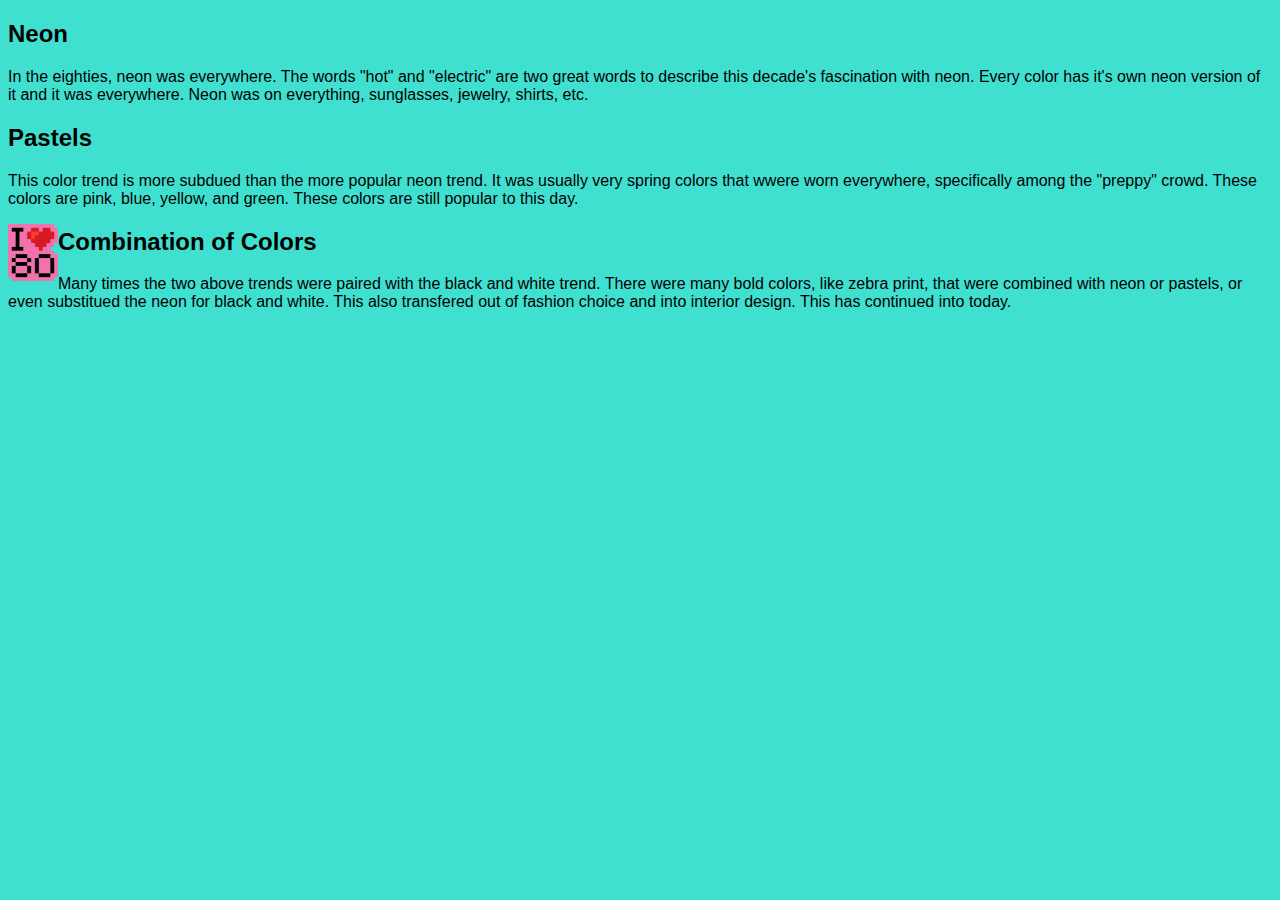
==== assignment-5/index.html @ fd109802 "background color" ====
<!DOCTYPE html>
  <html>
    <head>
      <meta charset="UTF-8">
      <meta name="description" content="Assignment 5">
      <meta name="author" content="Katie Andrews">
      <meta name="viewport" content="width=device-widthm initial-scale=1.0">
      <title>Assignment 5-The 80's</title>
      <link rel="stylsheet"
      type="text/css"
      href=".\css\style.css">
      <style>
        *{
          font-family: Arial;
          background-color:turquoise;
        }
        img{
          width:50px;
          float: left;
        }
      </style>
    </head>
    <body>
      <div id="eighties-neon" class="content-block">
        <h2 class="card-label">Neon</h2>
        <p id="neon-description" class="card-description">
          In the eighties, neon was everywhere. The words "hot" and "electric" are two great words to describe this decade's fascination with neon. Every color has it's own neon version of it and it was everywhere. Neon was on everything, sunglasses, jewelry, shirts, etc.
        </p>
      </div>
      <div id="eighties-pastels" class="content-block">
        <h2 class="card-label">Pastels</h2>
        <p id="pastel-description" class="card-description">
          This color trend is more subdued than the more popular neon trend. It was usually very spring colors that wwere worn everywhere, specifically among the "preppy" crowd. These colors are pink, blue, yellow, and green. These colors are still popular to this day.
        </p>
        <img src=".\images\1980s-01.png" alt="I love the eighties" />
      </div>
      <div id="eighties-combination" class="content-block">
        <h2 class="card-label">Combination of Colors</h2>
        <p id="combination-description" class="card-description">
          Many times the two above trends were paired with the black and white trend. There were many bold colors, like zebra print, that were combined with neon or pastels, or even substitued the neon for black and white. This also transfered out of fashion choice and into interior design. This has continued into today.
        </p>
      </div>
    </body>
  </html>
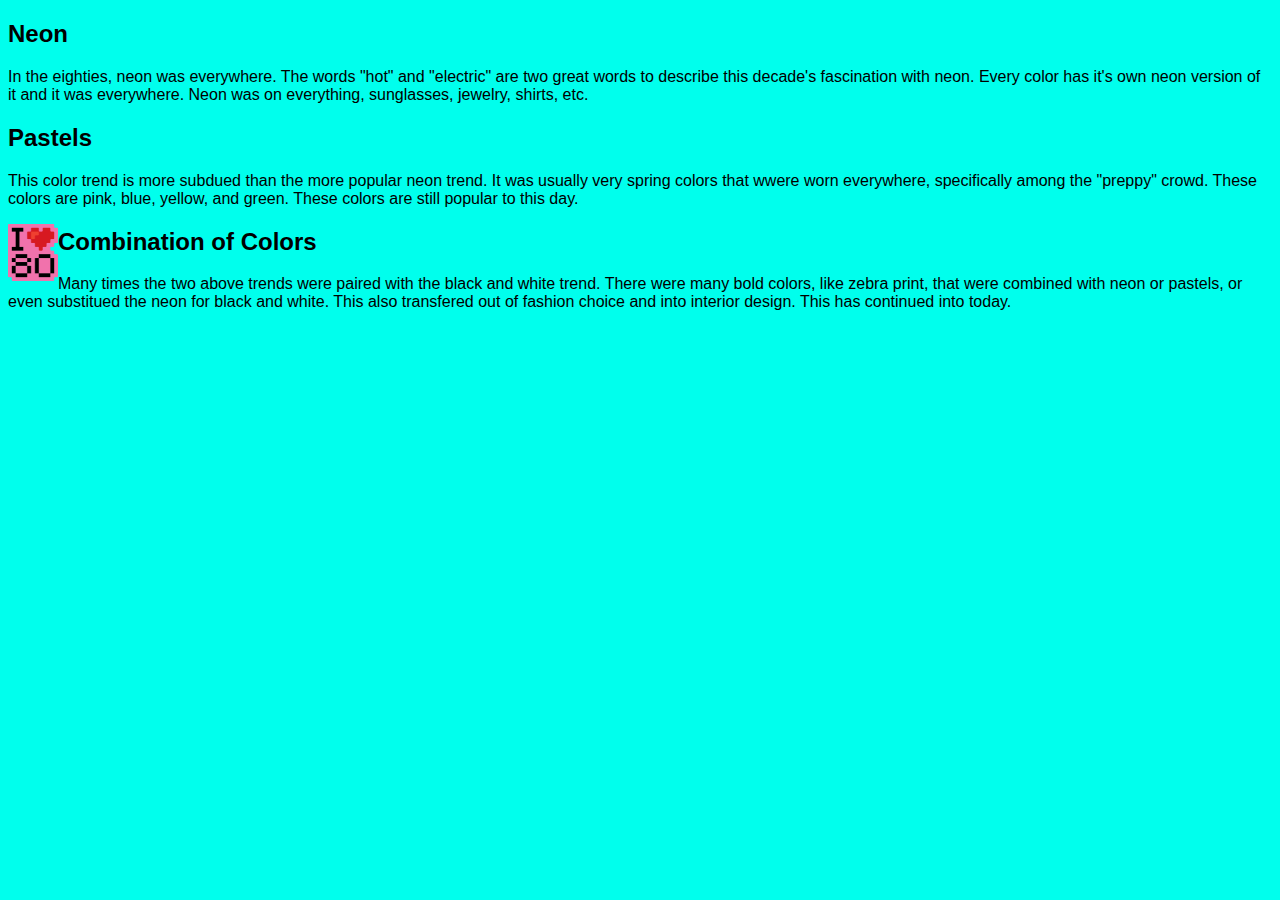
==== commit 315d51d5: "background color" ====
--- a/assignment-5/index.html
+++ b/assignment-5/index.html
@@ -12,7 +12,7 @@
       <style>
         *{
           font-family: Arial;
-          background-color:turquoise;
+          background-color:rgb(0, 255, 237);
         }
         img{
           width:50px;
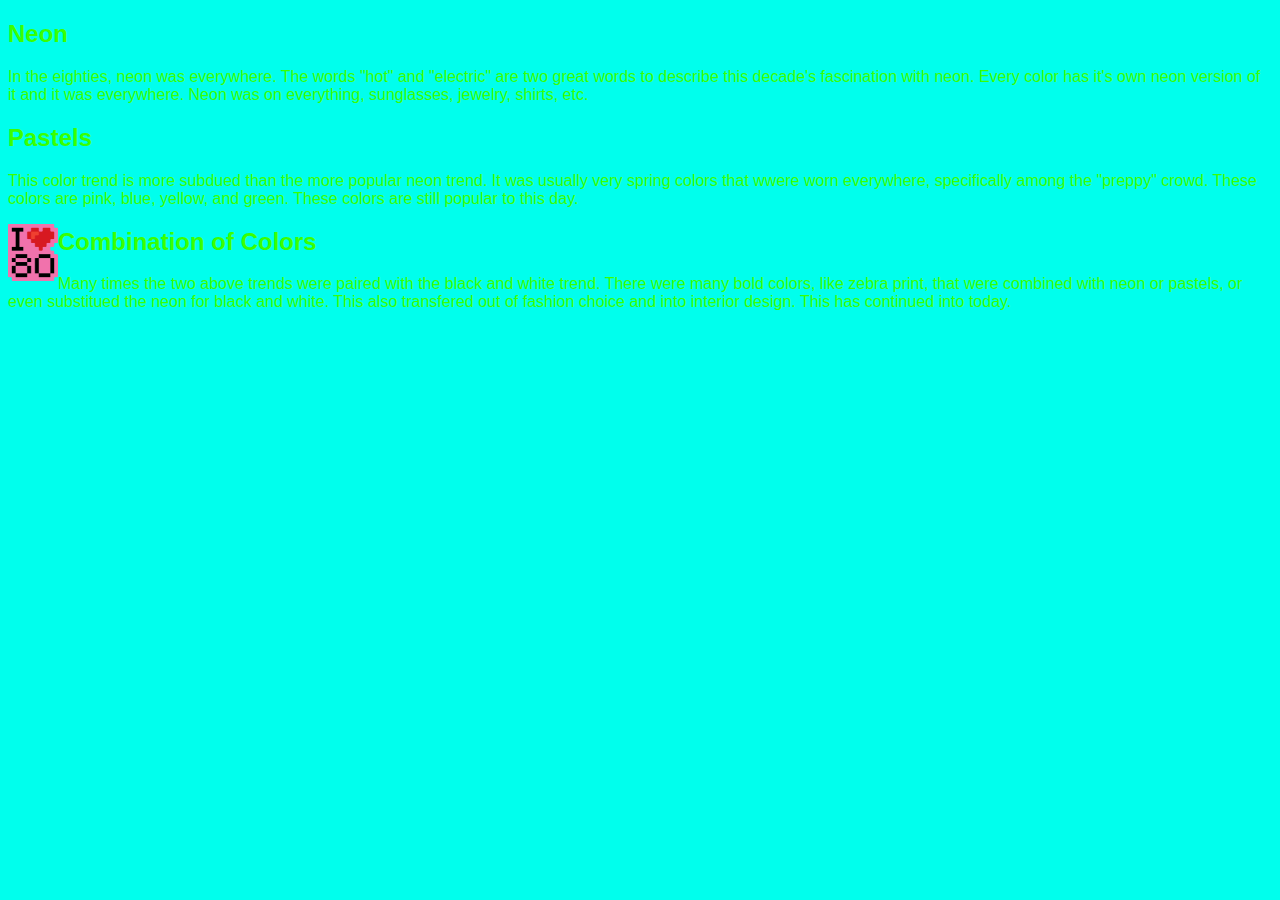
==== commit ca935ae0: "text color added" ====
--- a/assignment-5/index.html
+++ b/assignment-5/index.html
@@ -13,6 +13,7 @@
         *{
           font-family: Arial;
           background-color:rgb(0, 255, 237);
+          color:rgb(59, 255, 0);
         }
         img{
           width:50px;
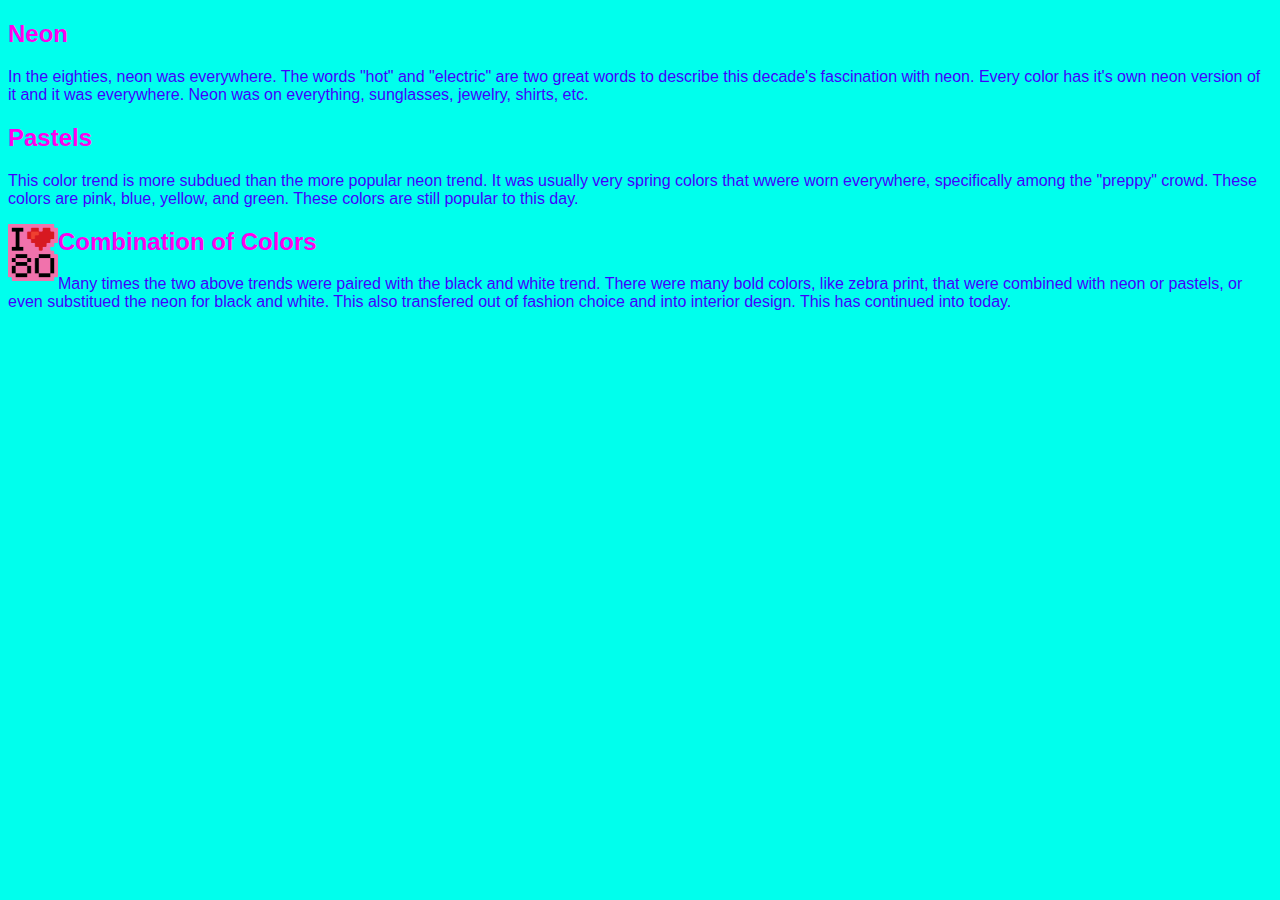
==== commit 0b1d4ac3: "added styling" ====
--- a/assignment-5/index.html
+++ b/assignment-5/index.html
@@ -13,7 +13,10 @@
         *{
           font-family: Arial;
           background-color:rgb(0, 255, 237);
-          color:rgb(59, 255, 0);
+          color:rgb(64, 0, 254);
+        }
+        h2 {
+          color:rgb(255, 0, 237);
         }
         img{
           width:50px;
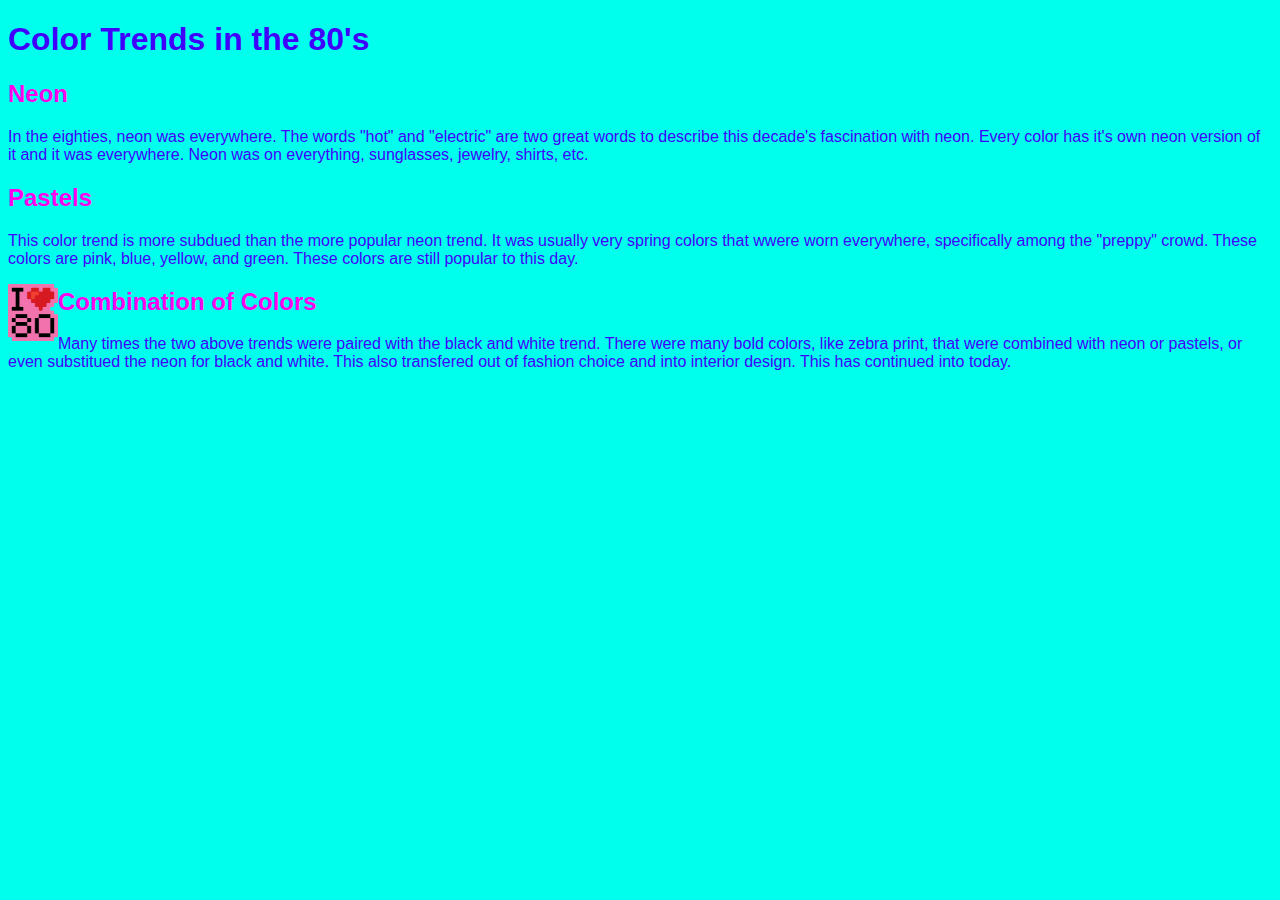
==== commit 6a795ccc: "Added a h1" ====
--- a/assignment-5/index.html
+++ b/assignment-5/index.html
@@ -25,6 +25,7 @@
       </style>
     </head>
     <body>
+      <h1>Color Trends in the 80's</h1>
       <div id="eighties-neon" class="content-block">
         <h2 class="card-label">Neon</h2>
         <p id="neon-description" class="card-description">
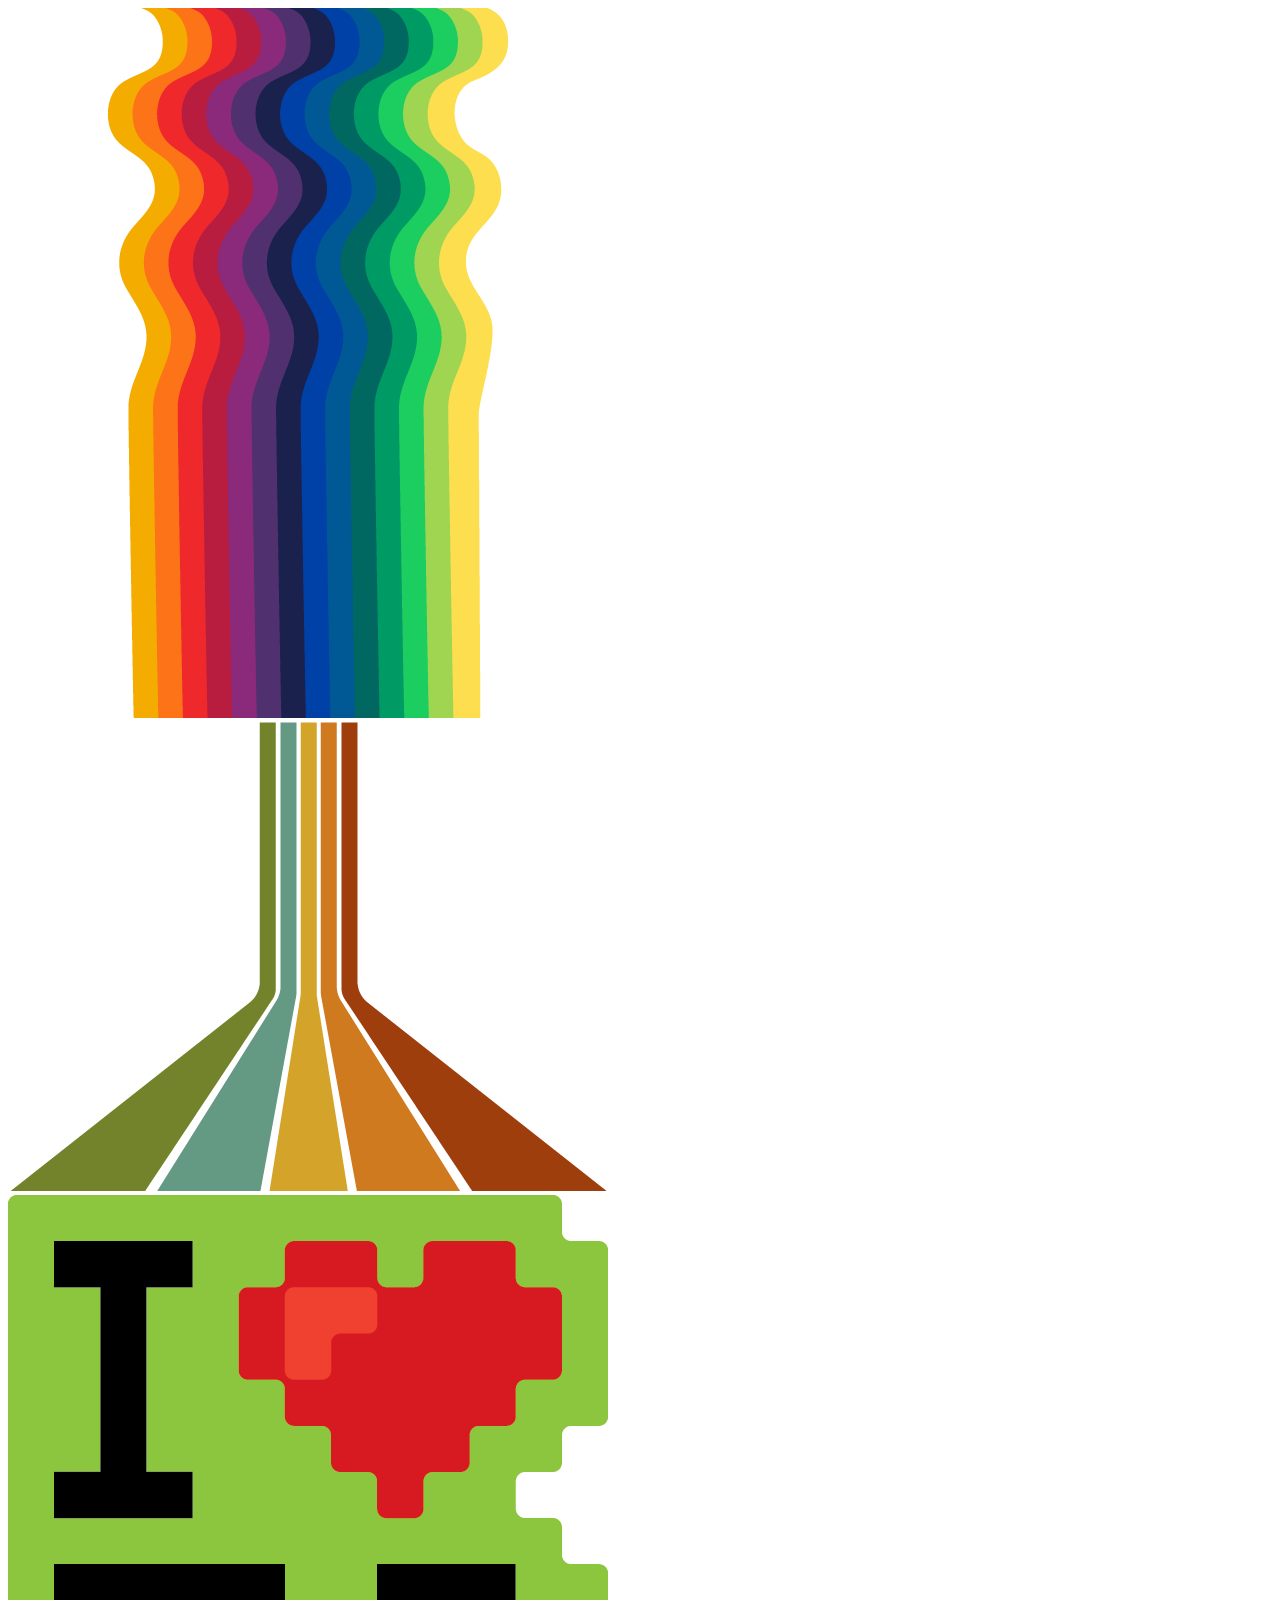
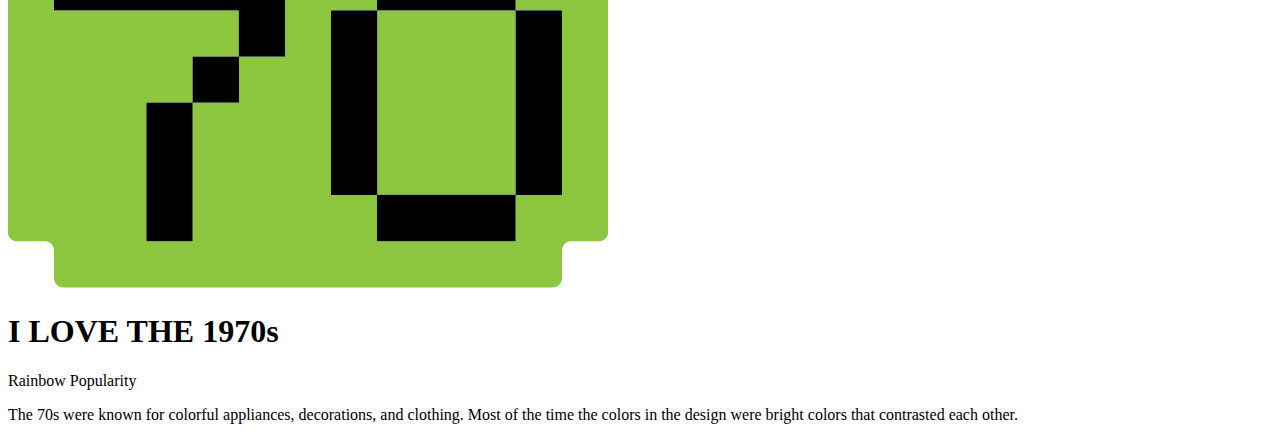
==== commit f3aa653c: "Created the document" ====
--- a/assignment-5/index.html
+++ b/assignment-5/index.html
@@ -2,48 +2,31 @@
   <html>
     <head>
       <meta charset="UTF-8">
-      <meta name="description" content="Assignment 5">
+      <meta name="description" content="1970s Rainbows">
       <meta name="author" content="Katie Andrews">
-      <meta name="viewport" content="width=device-widthm initial-scale=1.0">
-      <title>Assignment 5-The 80's</title>
-      <link rel="stylsheet"
-      type="text/css"
-      href=".\css\style.css">
-      <style>
-        *{
-          font-family: Arial;
-          background-color:rgb(0, 255, 237);
-          color:rgb(64, 0, 254);
-        }
-        h2 {
-          color:rgb(255, 0, 237);
-        }
-        img{
-          width:50px;
-          float: left;
-        }
-      </style>
+      <meta name="viewport" content="width=device-width, initial-scale=1.0">
+      <title>I Love the 70's</title>
+      <link rel="stylesheet" type="text/css" href="./css/style.css">
     </head>
+
     <body>
-      <h1>Color Trends in the 80's</h1>
-      <div id="eighties-neon" class="content-block">
-        <h2 class="card-label">Neon</h2>
-        <p id="neon-description" class="card-description">
-          In the eighties, neon was everywhere. The words "hot" and "electric" are two great words to describe this decade's fascination with neon. Every color has it's own neon version of it and it was everywhere. Neon was on everything, sunglasses, jewelry, shirts, etc.
-        </p>
+      <!-- 70's Rainbow Trends -->
+      <div class= "square" id="orange">
+        <img src=".\images\1970s-05.png" alt="Orange Rainbow" title ="Orange Rainbow" class="align-left"/>
       </div>
-      <div id="eighties-pastels" class="content-block">
-        <h2 class="card-label">Pastels</h2>
-        <p id="pastel-description" class="card-description">
-          This color trend is more subdued than the more popular neon trend. It was usually very spring colors that wwere worn everywhere, specifically among the "preppy" crowd. These colors are pink, blue, yellow, and green. These colors are still popular to this day.
-        </p>
-        <img src=".\images\1980s-01.png" alt="I love the eighties" />
+
+      <div class= "square" id="street">
+        <img src=".\images\1970s-04.png" alt="Rainbow Street" title="street" class="align-right"/>
       </div>
-      <div id="eighties-combination" class="content-block">
-        <h2 class="card-label">Combination of Colors</h2>
-        <p id="combination-description" class="card-description">
-          Many times the two above trends were paired with the black and white trend. There were many bold colors, like zebra print, that were combined with neon or pastels, or even substitued the neon for black and white. This also transfered out of fashion choice and into interior design. This has continued into today.
-        </p>
+
+      <!-- Text -->
+      <div class="text-container">
+        <img src=".\images\1970s-01.png" alt="sticker" title="I love 70s" id="sticker" />
       </div>
+
+      <h1>I LOVE THE 1970s</h1>
+      <p>Rainbow Popularity</p>
+      <p>The 70s were known for colorful appliances, decorations, and clothing. Most of the time the colors in the design were bright colors that contrasted each other.</p>
+
     </body>
   </html>
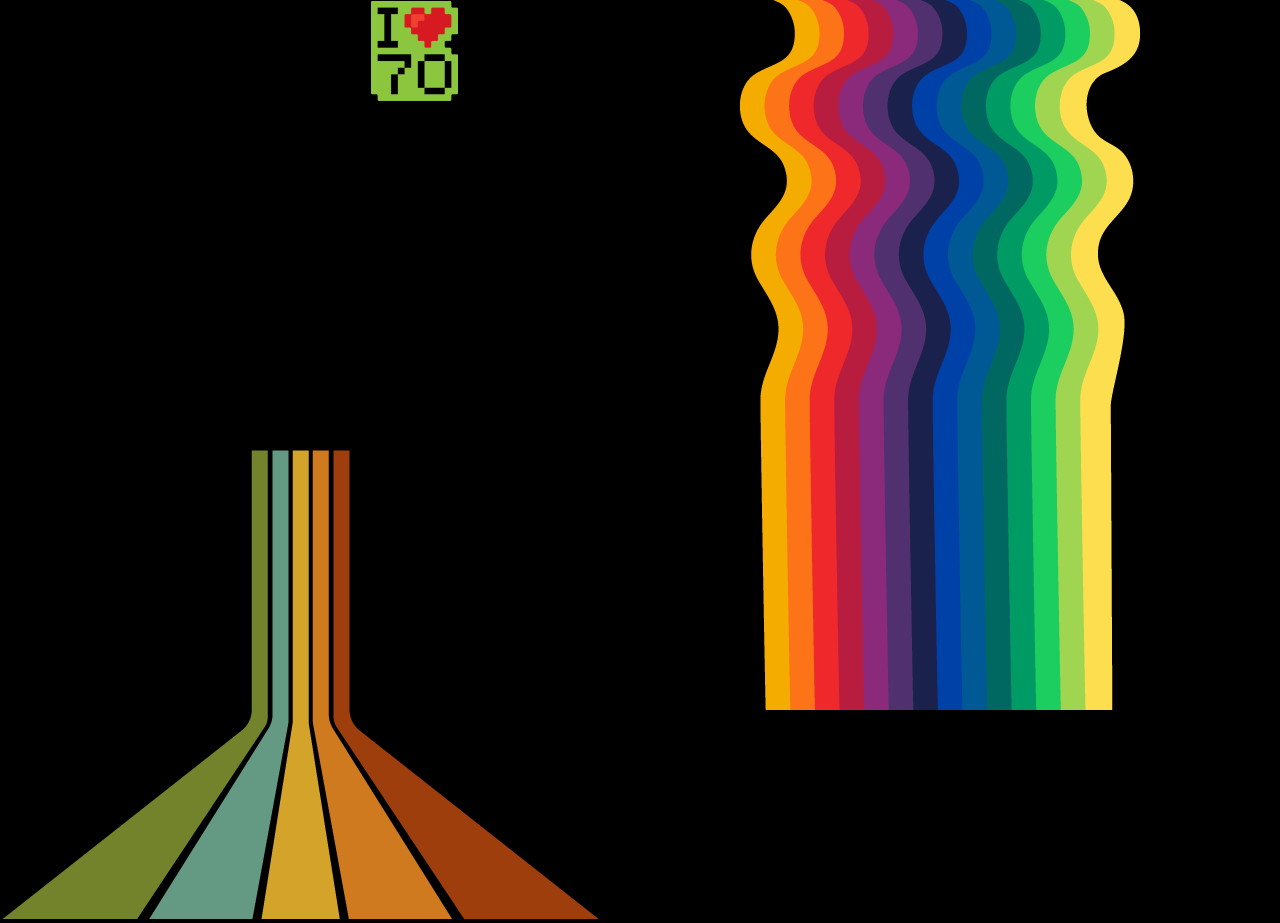
==== commit 8c188248: "changing styling" ====
--- a/assignment-5/index.html
+++ b/assignment-5/index.html
@@ -11,8 +11,8 @@
 
     <body>
       <!-- 70's Rainbow Trends -->
-      <div class= "square" id="orange">
-        <img src=".\images\1970s-05.png" alt="Orange Rainbow" title ="Orange Rainbow" class="align-left"/>
+      <div class= "square" id="wavy">
+        <img src=".\images\1970s-05.png" alt="Wavy Rainbow" title ="Orange Rainbow" class="align-left"/>
       </div>
 
       <div class= "square" id="street">
--- a/assignment-5/css/style.css
+++ b/assignment-5/css/style.css
@@ -0,0 +1,37 @@
+/*CSS document */
+body {
+  background-color: black;
+  font-family: arial;
+  text-align; center;
+}
+
+/*Picture Windows */
+.square {
+  width: 50%;
+  height:50%;
+}
+#street{
+  position: absolute;
+  left:0;
+  bottom:0;
+}
+#wavy{
+  position:absolute;
+  right:0;
+  top:0;
+}
+/*Sticker*/
+img#sticker {
+  height: 100px;
+  position: absolute;
+  top: -20px;
+  right: -50px;
+}
+/*Text*/
+.text-container {
+  background-color: #DDDFD4;
+  color:white;
+  font-family:Arial;
+  width: 400px;
+  position: absolute;
+}
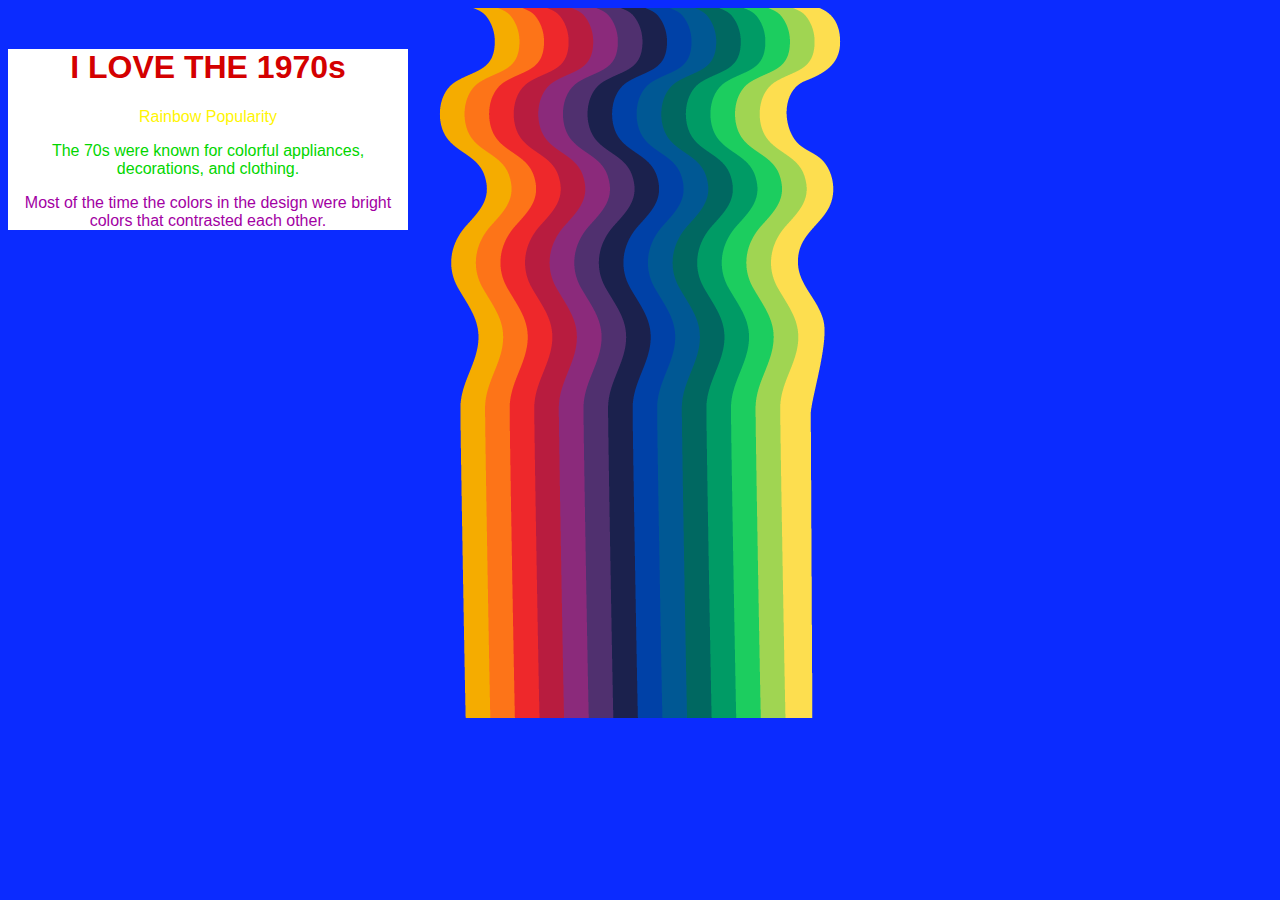
==== commit 151103b2: "Fixed the problems" ====
--- a/assignment-5/index.html
+++ b/assignment-5/index.html
@@ -11,22 +11,16 @@
 
     <body>
       <!-- 70's Rainbow Trends -->
-      <div class= "square" id="wavy">
-        <img src=".\images\1970s-05.png" alt="Wavy Rainbow" title ="Orange Rainbow" class="align-left"/>
+      <div class= "square" id="rainbow">
+        <img src=".\images\1970s-05.png" alt="Wavy Rainbow" title ="Wavy Rainbow" class="align-left"/>
       </div>
 
-      <div class= "square" id="street">
-        <img src=".\images\1970s-04.png" alt="Rainbow Street" title="street" class="align-right"/>
+    <!-- Text -->
+      <div class ="text-container">
+        <h1>I LOVE THE 1970s</h1>
+        <p id="yellow"> Rainbow Popularity</p>
+        <p id="green">The 70s were known for colorful appliances, decorations, and clothing.</p>
+        <p id="purple"> Most of the time the colors in the design were bright colors that contrasted each other.</p>
       </div>
-
-      <!-- Text -->
-      <div class="text-container">
-        <img src=".\images\1970s-01.png" alt="sticker" title="I love 70s" id="sticker" />
-      </div>
-
-      <h1>I LOVE THE 1970s</h1>
-      <p>Rainbow Popularity</p>
-      <p>The 70s were known for colorful appliances, decorations, and clothing. Most of the time the colors in the design were bright colors that contrasted each other.</p>
-
     </body>
   </html>
--- a/assignment-5/css/style.css
+++ b/assignment-5/css/style.css
@@ -1,37 +1,42 @@
 /*CSS document */
 body {
-  background-color: black;
+  background-color: rgb(11, 43, 255);
   font-family: arial;
-  text-align; center;
+  text-align: center;
 }
 
 /*Picture Windows */
 .square {
-  width: 50%;
-  height:50%;
+  width: 100%;
+  height:20px;
+  opacity: 100%;
+  position: relative;
 }
-#street{
-  position: absolute;
-  left:0;
-  bottom:0;
-}
-#wavy{
-  position:absolute;
-  right:0;
-  top:0;
-}
-/*Sticker*/
-img#sticker {
-  height: 100px;
-  position: absolute;
-  top: -20px;
-  right: -50px;
-}
+
 /*Text*/
 .text-container {
-  background-color: #DDDFD4;
-  color:white;
-  font-family:Arial;
-  width: 400px;
-  position: absolute;
+  width:400px;
+  background-color:white;
+  alignment: center;
+  top:0;
+  left:0;
 }
+h1{
+  color: rgb(212, 0, 0);
+  background-color:white;
+}
+/*Paragraph 3*/
+#purple{
+  color:rgb(162, 0, 163);
+  background-color:white;
+}
+/*Paragraph 2*/
+#green{
+  color:rgb(2, 214, 0);
+  background-color:white;
+}
+/*Paragraph 1*/
+#yellow {
+  color:rgb(255, 245, 3);
+  background-color;white;
+}
